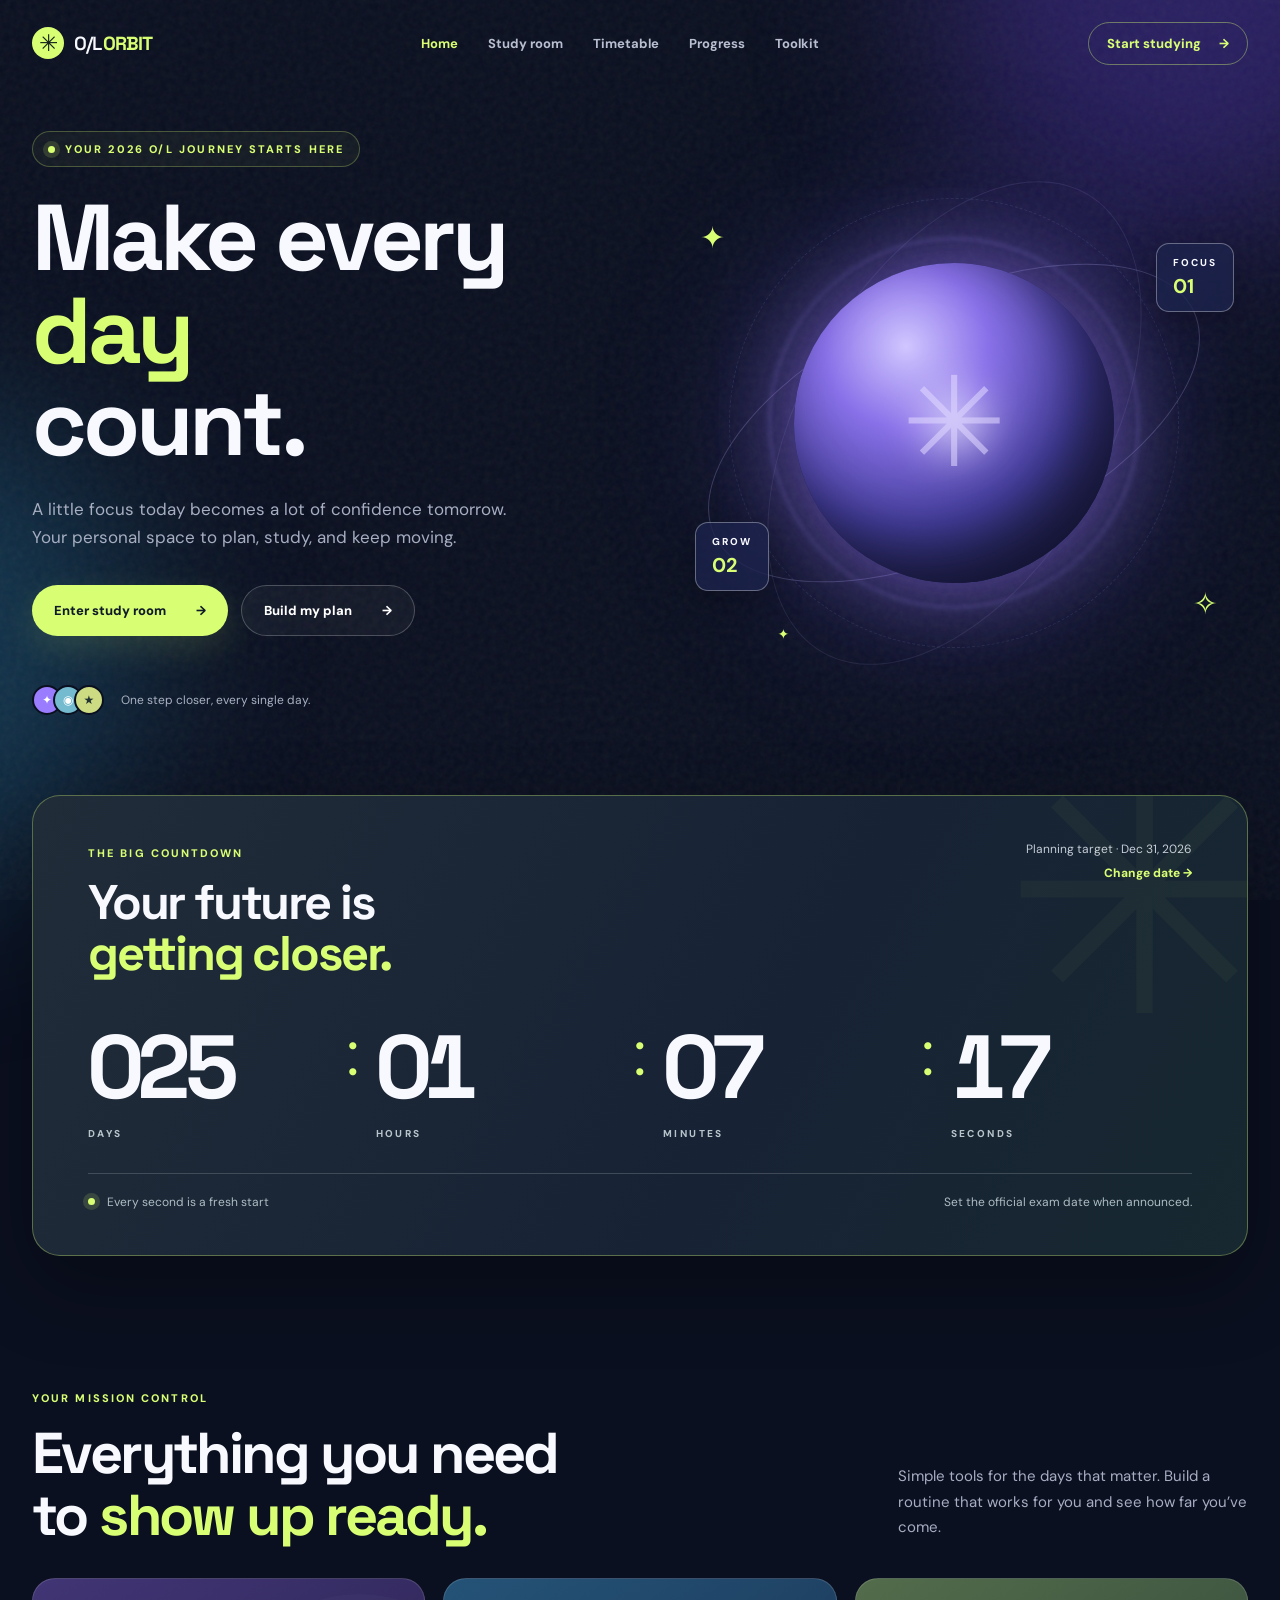
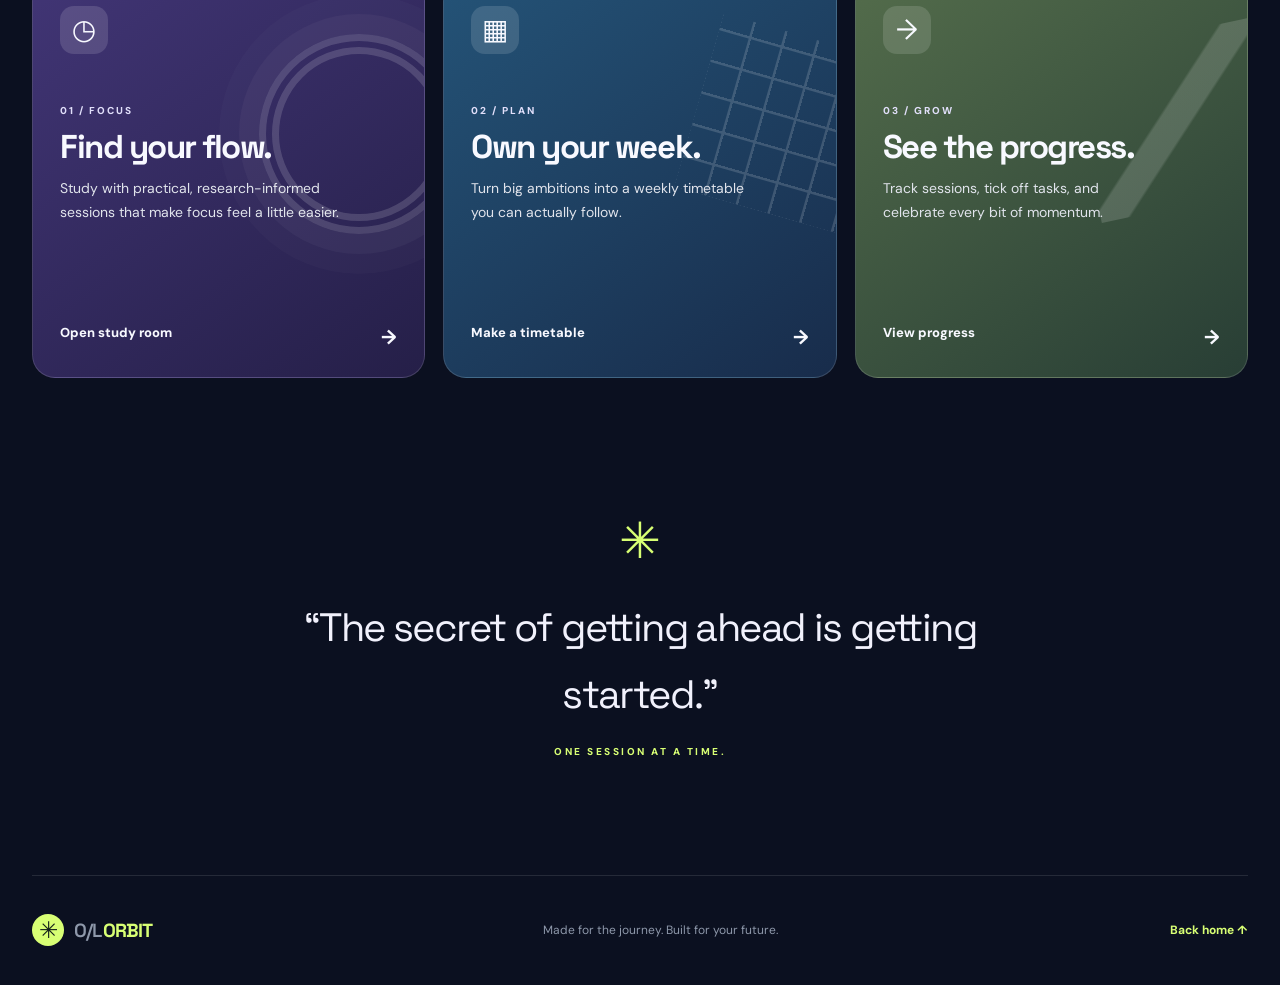
==== index.html @ b2a18d15 "Build O/L Orbit study website" ====
<!doctype html><html lang="en"><head><meta charset="utf-8"><meta name="viewport" content="width=device-width, initial-scale=1"><meta name="theme-color" content="#0b1020"><title>O/L Orbit — Make every day count</title><link rel="stylesheet" href="styles.css"><script src="app.js" defer></script></head><body data-page="home"><div id="app"></div></body></html>
---- styles.css ----
@import url('https://fonts.googleapis.com/css2?family=DM+Sans:wght@400;500;600;700;800&family=Space+Grotesk:wght@400;500;600;700&display=swap');
:root{--bg:#0b1020;--panel:#151c30;--line:#ffffff1c;--text:#f8f9ff;--muted:#a7aec2;--lime:#d8ff74;--purple:#a694ff;--blue:#80c7ff;--heading:'Space Grotesk',system-ui,sans-serif;--body:'DM Sans',system-ui,sans-serif}
*{box-sizing:border-box}html{scroll-behavior:smooth}body{margin:0;background:var(--bg);color:var(--text);font-family:var(--body);overflow-x:hidden}button,input,select{font:inherit}button{cursor:pointer}a{color:inherit;text-decoration:none}h1,h2,h3,p{margin-top:0}h1,h2,h3{font-family:var(--heading);letter-spacing:-.045em}p{line-height:1.7;color:var(--muted)}em{font-style:normal;color:var(--lime)}::selection{background:var(--lime);color:var(--bg)}:focus-visible{outline:2px solid var(--lime);outline-offset:4px}.shell{width:min(1220px,calc(100% - 64px));margin-inline:auto}.ambient{position:fixed;z-index:-2;filter:blur(90px);pointer-events:none;border-radius:50%;opacity:.5}.ambient-one{width:520px;height:520px;background:#4930a2;top:-280px;right:-170px;animation:ambientMove 18s ease-in-out infinite alternate}.ambient-two{width:480px;height:480px;background:#1b5b7b;left:-340px;top:45%;animation:ambientMove 22s ease-in-out infinite alternate-reverse}.noise{position:fixed;z-index:-1;inset:0;pointer-events:none;opacity:.055;background-image:url("data:image/svg+xml,%3Csvg viewBox='0 0 180 180' xmlns='http://www.w3.org/2000/svg'%3E%3Cfilter id='n'%3E%3CfeTurbulence type='fractalNoise' baseFrequency='.8' numOctaves='3' stitchTiles='stitch'/%3E%3C/filter%3E%3Crect width='100%25' height='100%25' filter='url(%23n)'/%3E%3C/svg%3E")}
.site-header{height:86px;display:flex;align-items:center;gap:35px;width:min(1370px,calc(100% - 64px));margin:auto;position:relative;z-index:20}.brand{font-family:var(--heading);font-size:19px;font-weight:600;letter-spacing:-.06em;white-space:nowrap;display:flex;align-items:center;gap:10px}.brand b{color:var(--lime)}.brand-mark{display:grid;place-items:center;background:var(--lime);color:#14201a;width:32px;height:32px;border-radius:50%;font-size:23px;line-height:1;animation:spinSlow 20s linear infinite}.desktop-nav{display:flex;align-items:center;gap:30px;margin:auto}.desktop-nav a,.mobile-nav a{font-size:13px;font-weight:700;color:#b9bfd0;transition:color .2s}.desktop-nav a:hover,.desktop-nav a.active,.mobile-nav a.active{color:var(--lime)}.header-cta{border:1px solid #d8ff7466;border-radius:100px;padding:12px 18px;font-size:13px;font-weight:800;color:var(--lime);white-space:nowrap;transition:background .25s,transform .25s}.header-cta:hover{background:#d8ff7419;transform:translateY(-2px)}.header-cta span{margin-left:15px}.menu-toggle,.mobile-nav{display:none}
.hero{min-height:660px;display:grid;grid-template-columns:1fr 1fr;align-items:center;gap:40px;padding-block:45px 70px}.hero-copy{position:relative;z-index:2}.eyebrow,.section-kicker{font-size:11px;font-weight:800;letter-spacing:.19em;color:var(--lime)}.eyebrow{display:inline-flex;align-items:center;gap:10px;border:1px solid #d8ff7444;background:#d8ff740b;padding:10px 15px;border-radius:100px}.pulse-dot,.live-dot{display:inline-block;width:7px;height:7px;background:var(--lime);border-radius:50%;box-shadow:0 0 0 5px #d8ff7424;animation:pulse 2s ease-in-out infinite}.hero h1{font-size:clamp(68px,7.3vw,118px);line-height:.99;margin:25px 0}.hero-copy>p{font-size:17px;max-width:510px}.hero-actions{display:flex;gap:13px;flex-wrap:wrap;margin-top:33px}.button{display:inline-flex;justify-content:center;align-items:center;gap:30px;border:0;border-radius:100px;padding:16px 22px;font-size:13px;font-weight:800;transition:transform .25s,box-shadow .25s,background .25s;white-space:nowrap}.button:hover{transform:translateY(-3px)}.button-primary{background:var(--lime);color:#101927;box-shadow:0 12px 35px #d8ff7422}.button-primary:hover{box-shadow:0 15px 44px #d8ff7455}.button-ghost{border:1px solid #ffffff3a;color:#fff;background:#ffffff0a}.button-ghost:hover{background:#ffffff18}.button.small{padding:11px 16px;gap:8px}.hero-note{margin-top:49px;display:flex;align-items:center;gap:17px;color:#a9b2c3;font-size:12px}.avatar-stack{display:flex;padding-left:9px}.avatar-stack i{font-style:normal;width:30px;height:30px;display:grid;place-items:center;margin-left:-9px;border:2px solid var(--bg);border-radius:50%;background:#9a7dff;color:#fff}.avatar-stack i:nth-child(2){background:#74bbcf}.avatar-stack i:nth-child(3){background:#cddc82;color:#233}
.hero-visual{height:560px;position:relative;display:grid;place-items:center;isolation:isolate}.hero-visual:before{content:'';position:absolute;width:380px;height:380px;border-radius:50%;background:#8671fd;filter:blur(100px);opacity:.18}.orbit{position:absolute;border:1px solid #c2b8ff3e;border-radius:50%;transform:rotate(-25deg);animation:orbitFloat 12s ease-in-out infinite alternate}.orbit-a{width:530px;height:250px}.orbit-b{width:450px;height:450px;border-style:dashed;opacity:.45;animation-duration:16s}.orbit-c{width:305px;height:530px;transform:rotate(30deg);opacity:.45;animation-duration:19s}.planet{width:320px;height:320px;border-radius:50%;background:radial-gradient(circle at 35% 26%,#d1c6ff 0,#8971e9 26%,#433d99 57%,#161c40 82%);box-shadow:inset -28px -30px 55px #12102caa,0 0 80px #9e7bfa80,0 0 160px #6e57e855;position:relative;display:grid;place-items:center;animation:float 6s ease-in-out infinite}.planet:after{content:'';position:absolute;inset:-25px;border:1px solid #a694ff88;border-radius:50%;filter:blur(2px)}.planet span{font-size:125px;color:#e0d8ff8f;text-shadow:0 0 36px white;animation:spinSlow 24s linear infinite}.orbit-label{position:absolute;padding:12px 16px;border:1px solid #ffffff55;background:#1c234bcc;backdrop-filter:blur(15px);border-radius:13px;font-size:10px;letter-spacing:.2em;font-weight:800;box-shadow:0 10px 35px #0004;animation:float 5s ease-in-out infinite}.orbit-label b{display:block;color:var(--lime);font-size:20px;letter-spacing:0;margin-top:4px}.label-a{top:100px;right:14px}.label-b{bottom:112px;left:35px;animation-delay:-2s}.spark{position:absolute;color:var(--lime);font-size:30px;animation:twinkle 3s ease-in-out infinite}.spark-a{left:40px;top:75px}.spark-b{right:30px;bottom:80px;animation-delay:1s}.spark-c{left:20%;bottom:60px;font-size:14px;animation-delay:2s}
.countdown-wrap{margin-top:10px}.countdown-card{position:relative;overflow:hidden;border:1px solid #d8ff7455;border-radius:28px;background:linear-gradient(120deg,#202c38,#172335 60%,#172830);box-shadow:0 30px 80px #0005;padding:45px 55px}.countdown-card:after{content:'✳';position:absolute;font-size:340px;color:#d8ff7409;right:-40px;top:-120px;pointer-events:none}.countdown-heading,.countdown-footer,.panel-head{display:flex;align-items:flex-start;justify-content:space-between;gap:25px}.countdown-heading h2{font-size:clamp(32px,3.8vw,56px);line-height:1.05;margin:15px 0 0}.target-control{text-align:right;display:flex;flex-direction:column;gap:8px;align-items:flex-end;font-size:12px;color:#c5cdd7}.text-button{padding:0;background:none;border:0;color:var(--lime);font-weight:800;font-size:12px}.text-button:hover{text-decoration:underline}.countdown-grid{display:flex;align-items:start;gap:17px;margin:46px 0 33px;position:relative;z-index:1}.time-unit{min-width:0;flex:1}.time-unit strong{display:block;font-family:var(--heading);font-size:clamp(47px,7vw,104px);line-height:.95;letter-spacing:-.09em;font-weight:700;font-variant-numeric:tabular-nums}.time-unit span{display:block;margin-top:16px;color:#b8c4ca;font-size:10px;font-weight:800;letter-spacing:.24em}.time-divider{color:var(--lime);font-size:clamp(36px,5vw,75px);line-height:.9;animation:blink 1s step-end infinite}.countdown-footer{border-top:1px solid #ffffff2b;padding-top:20px;color:#aebdc4;font-size:12px}.countdown-footer>span:first-child{display:flex;align-items:center;gap:12px}
.feature-section,.methods-section,.toolkit-section{padding-block:130px 65px}.section-top{display:flex;align-items:end;justify-content:space-between;gap:30px;margin-bottom:32px}.section-top h2{font-size:clamp(38px,4.5vw,65px);line-height:1.08;margin:15px 0 0}.section-top>p{max-width:350px;font-size:15px;margin:0 0 5px}.feature-grid{display:grid;grid-template-columns:repeat(3,1fr);gap:18px}.feature-card{min-height:400px;border-radius:23px;padding:27px;position:relative;overflow:hidden;display:flex;flex-direction:column;align-items:flex-start;border:1px solid #ffffff24;transition:transform .3s,border-color .3s,box-shadow .3s}.feature-card:hover{transform:translateY(-8px);border-color:#ffffff80;box-shadow:0 25px 60px #0004}.card-purple{background:linear-gradient(145deg,#413575,#251f48)}.card-blue{background:linear-gradient(145deg,#245377,#182c4b)}.card-lime{background:linear-gradient(145deg,#536c4b,#283e35)}.feature-icon{width:48px;height:48px;display:grid;place-items:center;border-radius:14px;background:#ffffff22;font-size:28px}.feature-index{font-size:10px;letter-spacing:.2em;font-weight:800;color:#e1dffa;margin-top:50px}.feature-card h3{font-size:33px;line-height:1.1;margin:12px 0}.feature-card p{color:#e1e4ec;font-size:14px;max-width:280px;margin-bottom:20px}.feature-link{font-size:13px;font-weight:800;margin-top:auto;display:flex;justify-content:space-between;width:100%;position:relative;z-index:1}.feature-link b{font-size:20px}.card-art{position:absolute;pointer-events:none;right:-35px;top:55px;opacity:.15}.art-rings{width:200px;height:200px;border:20px double white;border-radius:50%;box-shadow:0 0 0 20px #fff4,0 0 0 40px #fff2}.art-grid{width:175px;height:180px;background:repeating-linear-gradient(0deg,transparent 0 30px,#fff 31px 33px),repeating-linear-gradient(90deg,transparent 0 30px,#fff 31px 33px);transform:rotate(16deg)}.art-steps{width:200px;height:170px;background:linear-gradient(135deg,transparent 42%,#fff 43% 53%,transparent 54%);transform:rotate(-12deg)}.quote-section{text-align:center;padding:65px 20px 115px}.quote-star{display:block;color:var(--lime);font-size:50px;animation:spinSlow 20s linear infinite}.quote-section p{color:#f1f1fc;font-family:var(--heading);font-size:clamp(25px,3.1vw,42px);letter-spacing:-.04em;margin:20px auto 10px;max-width:790px}.quote-section>span:last-child{font-size:10px;font-weight:800;letter-spacing:.25em;color:var(--lime)}.site-footer{min-height:110px;border-top:1px solid var(--line);display:flex;align-items:center;justify-content:space-between;gap:25px;color:#8e98aa;font-size:12px}.site-footer>a:last-child{color:var(--lime);font-weight:700}
.inner-main{padding-block:70px 120px;min-height:calc(100vh - 196px)}.page-heading{display:flex;justify-content:space-between;align-items:center;margin-bottom:50px}.page-heading h1{font-size:clamp(52px,6vw,85px);line-height:1.06;margin:15px 0}.page-heading p{font-size:16px;margin:0}.heading-symbol{font-family:var(--heading);font-size:135px;color:#d8ff7429;line-height:1;animation:float 5s ease-in-out infinite}.panel{border:1px solid var(--line);background:#ffffff0b;border-radius:23px;padding:29px}.panel h2{font-size:28px;margin:12px 0}.panel p{font-size:14px}.panel label,.dialog label{display:block;color:#dbe0eb;font-size:12px;font-weight:700;margin:18px 0 8px}.panel input:not([type=checkbox]),.panel select,.dialog input,.dialog select{width:100%;padding:13px 15px;border-radius:11px;background:#0d1428;color:#fff;border:1px solid #ffffff2c;outline:none}.panel input:focus,.panel select:focus,.dialog input:focus,.dialog select:focus{border-color:var(--lime)}.panel select,.dialog select{appearance:auto}.field-note,.chart-note{display:block;color:#8f9aaf;font-size:11px;margin-top:12px}.inline-link{color:var(--lime);font-size:13px;font-weight:800}.inline-link:hover{text-decoration:underline}.tip-panel{background:linear-gradient(135deg,#332961,#1d2742)}.tip-panel p{color:#d1d5e3}
.study-layout{display:grid;grid-template-columns:minmax(0,1.3fr) minmax(300px,.8fr);gap:20px}.timer-card{background:radial-gradient(circle at 50% 55%,#41357c 0,#221e48 42%,#191c36 80%);border:1px solid #a694ff66;border-radius:25px;min-height:630px;padding:30px;display:flex;flex-direction:column;align-items:center}.timer-top{width:100%;display:flex;justify-content:space-between;color:#bbc0da;font-size:10px;font-weight:800;letter-spacing:.15em}.timer-top>span:first-child{display:flex;align-items:center;gap:12px}.mode-tabs{display:flex;background:#0a112755;border:1px solid #ffffff2b;padding:5px;border-radius:100px;margin:40px 0 10px;gap:2px}.mode{border:0;border-radius:100px;padding:10px 18px;background:transparent;color:#c9c9dc;font-size:12px;font-weight:800}.mode small{display:block;font-size:10px;font-weight:500;opacity:.7;margin-top:2px}.mode.active{background:var(--lime);color:#152020}.timer-face{width:310px;max-width:100%;aspect-ratio:1;position:relative;display:grid;place-items:center;margin:auto}.timer-face svg{width:100%;height:100%;transform:rotate(-90deg)}.timer-face circle{fill:none;stroke-width:4}.timer-track{stroke:#ffffff1c}.timer-progress{stroke:var(--lime);stroke-linecap:round;stroke-dasharray:660;stroke-dashoffset:0;filter:drop-shadow(0 0 7px #d8ff74aa);transition:stroke-dashoffset .35s linear}.timer-center{position:absolute;display:flex;flex-direction:column;align-items:center;gap:6px}.timer-center span{font-size:10px;letter-spacing:.25em;font-weight:800;color:#c5badf}.timer-center strong{font-family:var(--heading);font-size:70px;font-variant-numeric:tabular-nums;letter-spacing:-.08em}.timer-center small{color:#c1c5dc}.timer-controls{display:flex;align-items:center;gap:12px}.icon-button{border:1px solid #ffffff4a;background:#ffffff0c;color:#fff;border-radius:50%;height:50px;width:50px;font-size:24px}.icon-button:hover{background:#ffffff24}.timer-footnote{text-align:center;font-size:11px;max-width:320px;margin:22px 0 0}.study-side{display:grid;grid-template-rows:1fr 1fr;gap:20px}.methods-section{padding-bottom:0}.method-grid{display:grid;grid-template-columns:repeat(3,1fr);gap:18px}.method-card{padding:26px;border-radius:20px;background:#ffffff0b;border:1px solid var(--line)}.method-card>span{color:var(--lime);font-weight:800;font-size:12px}.method-card h3{font-size:24px;margin:30px 0 10px}.method-card p{font-size:13px;margin:0}
.timetable-layout{display:grid;grid-template-columns:minmax(0,1fr) 280px;gap:20px}.schedule-panel{padding:30px}.panel-head{align-items:center;margin-bottom:28px}.panel-head h2{margin-bottom:0}.week-grid{display:grid;grid-template-columns:repeat(7,minmax(115px,1fr));gap:8px;overflow-x:auto;padding-bottom:10px}.day-column{min-width:115px;background:#ffffff08;border:1px solid #ffffff13;border-radius:14px;min-height:290px}.day-heading{display:flex;flex-direction:column;padding:16px 12px;border-bottom:1px solid #ffffff1a}.day-heading strong{font-size:11px;letter-spacing:.1em}.day-heading span{font-size:10px;color:#909bb3;margin-top:4px}.day-content{padding:9px;display:grid;align-content:start;gap:8px}.empty-day{font-size:11px;color:#76839d;padding:9px 2px}.study-block{background:#6054a866;border:1px solid #a694ff85;border-radius:10px;padding:10px 8px;overflow:hidden}.study-block:nth-child(3n+2){background:#315b7866;border-color:#80c7ff85}.study-block:nth-child(3n){background:#50694866;border-color:#d8ff7485}.study-block>span{display:block;color:#d6d3ee;font-size:9px;white-space:nowrap}.study-block strong{display:block;font-size:12px;margin:7px 0;overflow-wrap:anywhere}.block-actions{display:flex;gap:7px}.block-actions button{border:0;padding:0;background:none;color:#d8ff74;font-size:10px;text-decoration:underline}.schedule-help{border-top:1px solid var(--line);padding-top:20px;margin-top:15px;font-size:12px;color:#a8b1c5}.schedule-help span{color:var(--lime);margin-right:6px}.schedule-side{display:flex;flex-direction:column;gap:20px}.mini-stat{border-top:1px solid var(--line);padding-top:16px;margin-top:17px;display:flex;align-items:baseline;gap:10px}.mini-stat strong{font-family:var(--heading);font-size:34px;color:var(--lime)}.mini-stat span{font-size:12px;color:var(--muted)}
.stats-grid{display:grid;grid-template-columns:repeat(4,1fr);gap:15px;margin-bottom:20px}.stat-card{padding:26px;border:1px solid var(--line);border-radius:20px;background:#ffffff0d;display:flex;flex-direction:column}.stat-card>span{font-size:10px;font-weight:800;color:var(--lime);letter-spacing:.13em}.stat-card strong{font-family:var(--heading);font-size:39px;line-height:1.2;margin:15px 0 5px;letter-spacing:-.06em}.stat-card small{color:#9ba6bb}.progress-layout{display:grid;grid-template-columns:1fr 1fr;gap:20px}.muted{font-size:11px;color:#9ca8bc}.chart{height:245px;display:grid;grid-template-columns:repeat(7,1fr);gap:12px;align-items:end}.bar-column{height:100%;display:flex;flex-direction:column;align-items:center;gap:8px;color:#a7b2c9;font-size:11px}.bar-value{height:16px;color:var(--lime);font-size:10px}.bar-track{width:100%;flex:1;display:flex;align-items:flex-end;background:#ffffff07;border-radius:8px;overflow:hidden}.bar-fill{background:linear-gradient(0deg,#7e64e8,var(--lime));width:100%;border-radius:8px 8px 0 0;min-height:3px;animation:barGrow .7s ease-out both;transform-origin:bottom}.chart-note{margin-top:18px}.task-form{display:flex;gap:8px}.task-form input{flex:1;min-width:0}.task-list{list-style:none;padding:0;margin:20px 0 0;max-height:260px;overflow:auto}.task-item{border-bottom:1px solid var(--line);padding:11px 0;display:flex;align-items:center;justify-content:space-between;gap:10px}.task-item label{display:flex;align-items:center;gap:10px;margin:0;min-width:0;cursor:pointer}.task-item input{accent-color:var(--lime);width:17px;height:17px}.task-item span{overflow-wrap:anywhere}.task-item.done span{text-decoration:line-through;color:#8490a4}.task-item button{border:0;background:none;color:#9da8ba;font-size:22px}.empty-state{color:#8995aa;font-size:13px;padding:20px 0}.recent-panel{margin-top:20px}.recent-item{border-top:1px solid var(--line);display:flex;align-items:center;gap:15px;padding:16px 0}.recent-icon{display:grid;place-items:center;background:#d8ff7422;color:var(--lime);border-radius:12px;width:39px;height:39px}.recent-item div{display:flex;flex-direction:column;gap:4px;flex:1}.recent-item small{color:#8e9ab0}.recent-item b{font-size:12px;color:var(--lime)}
.toolkit-hero{border:1px solid #b3a5ff55;border-radius:28px;background:linear-gradient(115deg,#32285f,#1a2d49);padding:50px;display:grid;grid-template-columns:1fr 1fr;gap:30px;align-items:center;overflow:hidden}.toolkit-hero h2{font-size:clamp(40px,4.5vw,62px);line-height:1.1;margin:15px 0}.toolkit-hero p{max-width:480px}.toolkit-hero .button{margin-top:10px}.loop-art{height:300px;display:grid;grid-template-columns:1fr 1fr;gap:12px;transform:rotate(-9deg)}.loop-art span{border:1px solid #ffffff4b;border-radius:21px;background:#ffffff19;display:flex;flex-direction:column;justify-content:space-between;padding:22px;font-family:var(--heading);font-size:45px;box-shadow:0 12px 28px #0003;transition:transform .3s}.loop-art span:hover{transform:translateY(-8px)}.loop-art span:nth-child(2){background:#d8ff74;color:#192719}.loop-art span:nth-child(3){background:#9b88fb;color:#161d36}.loop-art small{font-family:var(--body);font-size:11px;letter-spacing:.15em;font-weight:800}.toolkit-section{padding-bottom:0}.tool-grid{display:grid;grid-template-columns:repeat(2,1fr);gap:18px}.tool-card{background:#ffffff0b;border:1px solid var(--line);border-radius:22px;padding:30px}.tool-number{font-size:10px;letter-spacing:.18em;color:var(--lime);font-weight:800}.tool-card h3{font-size:30px;margin:20px 0 10px}.tool-card p{font-size:14px}.tool-prompt{border-top:1px solid var(--line);padding-top:17px;font-size:11px;color:#cbd7ba;font-weight:800;letter-spacing:.04em}.wellbeing-section{margin-top:100px;padding:40px;border:1px solid #d8ff7444;background:#d8ff740b;border-radius:25px}.wellbeing-section h2{font-size:45px;margin:14px 0 35px}.wellbeing-grid{display:grid;grid-template-columns:repeat(3,1fr);gap:25px}.wellbeing-grid>div{padding:20px;border:1px solid #ffffff1f;border-radius:18px;background:#ffffff09}.wellbeing-grid span{font-size:25px;color:var(--lime)}.wellbeing-grid h3{font-size:20px;margin:18px 0 8px}.wellbeing-grid p{font-size:13px;margin:0}
.dialog{width:min(440px,calc(100% - 30px));border:1px solid #bbaeff99;border-radius:23px;background:#1a2038;color:var(--text);padding:30px;box-shadow:0 30px 100px #000b}.dialog::backdrop{background:#060a17c9;backdrop-filter:blur(8px)}.dialog form{position:relative}.dialog h2{font-size:32px;margin:13px 0}.dialog p{font-size:14px}.dialog .button{width:100%;margin-top:25px}.dialog-close{position:absolute;right:-4px;top:-9px;border:0;background:none;color:#fff;font-size:29px}.form-row{display:grid;grid-template-columns:1fr 1fr;gap:12px}.toast{position:fixed;z-index:100;bottom:25px;left:50%;transform:translate(-50%,30px);opacity:0;pointer-events:none;background:var(--lime);color:#172018;border-radius:100px;padding:13px 22px;font-size:13px;font-weight:800;box-shadow:0 15px 35px #0008;transition:opacity .25s,transform .25s}.toast.show{opacity:1;transform:translate(-50%,0)}.sr-only{position:absolute!important;width:1px;height:1px;padding:0;margin:-1px;overflow:hidden;clip:rect(0,0,0,0);white-space:nowrap;border:0}.reveal{opacity:0;transform:translateY(22px);transition:opacity .7s ease,transform .7s ease}.reveal.visible{opacity:1;transform:translateY(0)}
@keyframes float{50%{transform:translateY(-15px)}}@keyframes orbitFloat{50%{transform:rotate(-16deg) translateY(8px)}}@keyframes spinSlow{to{transform:rotate(360deg)}}@keyframes twinkle{50%{opacity:.3;transform:scale(.6)}}@keyframes pulse{50%{box-shadow:0 0 0 9px #d8ff7408}}@keyframes blink{50%{opacity:.25}}@keyframes ambientMove{to{transform:translate(120px,80px)}}@keyframes barGrow{from{transform:scaleY(0)}to{transform:scaleY(1)}}
@media(max-width:1080px){.desktop-nav{gap:14px}.desktop-nav a{font-size:12px}.header-cta{display:none}.hero-visual{transform:scale(.85)}.timetable-layout{grid-template-columns:1fr}.schedule-side{display:grid;grid-template-columns:1fr 1fr}.week-grid{grid-template-columns:repeat(7,minmax(120px,1fr))}}
@media(max-width:760px){.shell,.site-header{width:min(100% - 36px,600px)}.site-header{height:70px}.desktop-nav{display:none}.menu-toggle{display:grid;place-items:center;margin-left:auto;width:42px;height:42px;background:#ffffff12;border:1px solid var(--line);border-radius:11px;color:#fff;font-size:22px}.mobile-nav{display:none;position:absolute;z-index:30;left:18px;right:18px;top:68px;border:1px solid #ffffff3a;border-radius:16px;padding:12px;background:#1d2540;box-shadow:0 15px 30px #0008;flex-direction:column}.menu-open .mobile-nav{display:flex}.mobile-nav a{padding:11px 13px;border-radius:8px}.mobile-nav a.active{background:#d8ff7418}.hero{display:flex;flex-direction:column;align-items:stretch;gap:0;min-height:0;padding:62px 0 25px}.hero h1{font-size:clamp(62px,14vw,88px)}.hero-visual{height:350px;transform:scale(.65);margin:-25px 0 -50px}.hero-visual .orbit-a{width:440px}.hero-note{margin-top:28px}.countdown-card{padding:28px 22px;border-radius:20px}.countdown-heading{flex-direction:column;gap:18px}.target-control{text-align:left;align-items:flex-start}.countdown-grid{gap:6px;margin:37px 0 28px}.time-unit strong{font-size:clamp(38px,10vw,68px)}.time-unit span{font-size:8px;letter-spacing:.1em;margin-top:9px}.time-divider{font-size:36px}.countdown-footer{flex-direction:column;gap:8px}.feature-section,.methods-section,.toolkit-section{padding-block:85px 20px}.section-top{flex-direction:column;align-items:flex-start;gap:12px}.section-top h2{font-size:42px}.feature-grid,.method-grid{grid-template-columns:1fr}.feature-card{min-height:310px}.feature-index{margin-top:35px}.quote-section{padding-bottom:70px}.site-footer{flex-wrap:wrap;padding-block:25px;min-height:0}.site-footer>span{order:3;flex-basis:100%}.inner-main{padding-block:50px 85px}.page-heading h1{font-size:53px}.page-heading{margin-bottom:35px}.heading-symbol{display:none}.study-layout,.progress-layout,.toolkit-hero,.tool-grid{grid-template-columns:1fr}.study-side{grid-template-rows:auto}.timer-card{min-height:570px;padding:23px}.timer-face{width:270px}.stats-grid{grid-template-columns:repeat(2,1fr)}.stat-card{padding:19px}.stat-card strong{font-size:31px}.schedule-side{grid-template-columns:1fr}.schedule-panel{padding:18px}.panel-head{align-items:flex-start}.panel-head .button{font-size:11px}.toolkit-hero{padding:30px}.loop-art{height:220px;transform:rotate(-4deg)}.loop-art span{font-size:30px;padding:15px}.wellbeing-section{padding:25px;margin-top:60px}.wellbeing-section h2{font-size:36px}.wellbeing-grid{grid-template-columns:1fr;gap:12px}}
@media(max-width:430px){.hero-actions{flex-direction:column;align-items:stretch}.hero-visual{transform:scale(.54);margin:-38px 0 -75px}.eyebrow{font-size:9px}.timer-top{font-size:9px}.mode{padding:9px 10px}.timer-center strong{font-size:60px}.stats-grid{gap:8px}.stat-card strong{font-size:27px}.countdown-card{padding:24px 16px}.time-unit strong{font-size:36px}.countdown-grid{gap:3px}.time-divider{font-size:30px}}
@media(prefers-reduced-motion:reduce){*,*:before,*:after{animation-duration:.01ms!important;animation-iteration-count:1!important;scroll-behavior:auto!important;transition-duration:.01ms!important}.reveal{opacity:1;transform:none}}
.reveal{opacity:1;transform:none}.reveal.visible{animation:revealIn .7s ease both}@keyframes revealIn{from{opacity:.2;transform:translateY(22px)}to{opacity:1;transform:translateY(0)}}
@media(max-width:760px){.hero{overflow:hidden}}
.schedule-panel{min-width:0}.week-grid{max-width:100%}
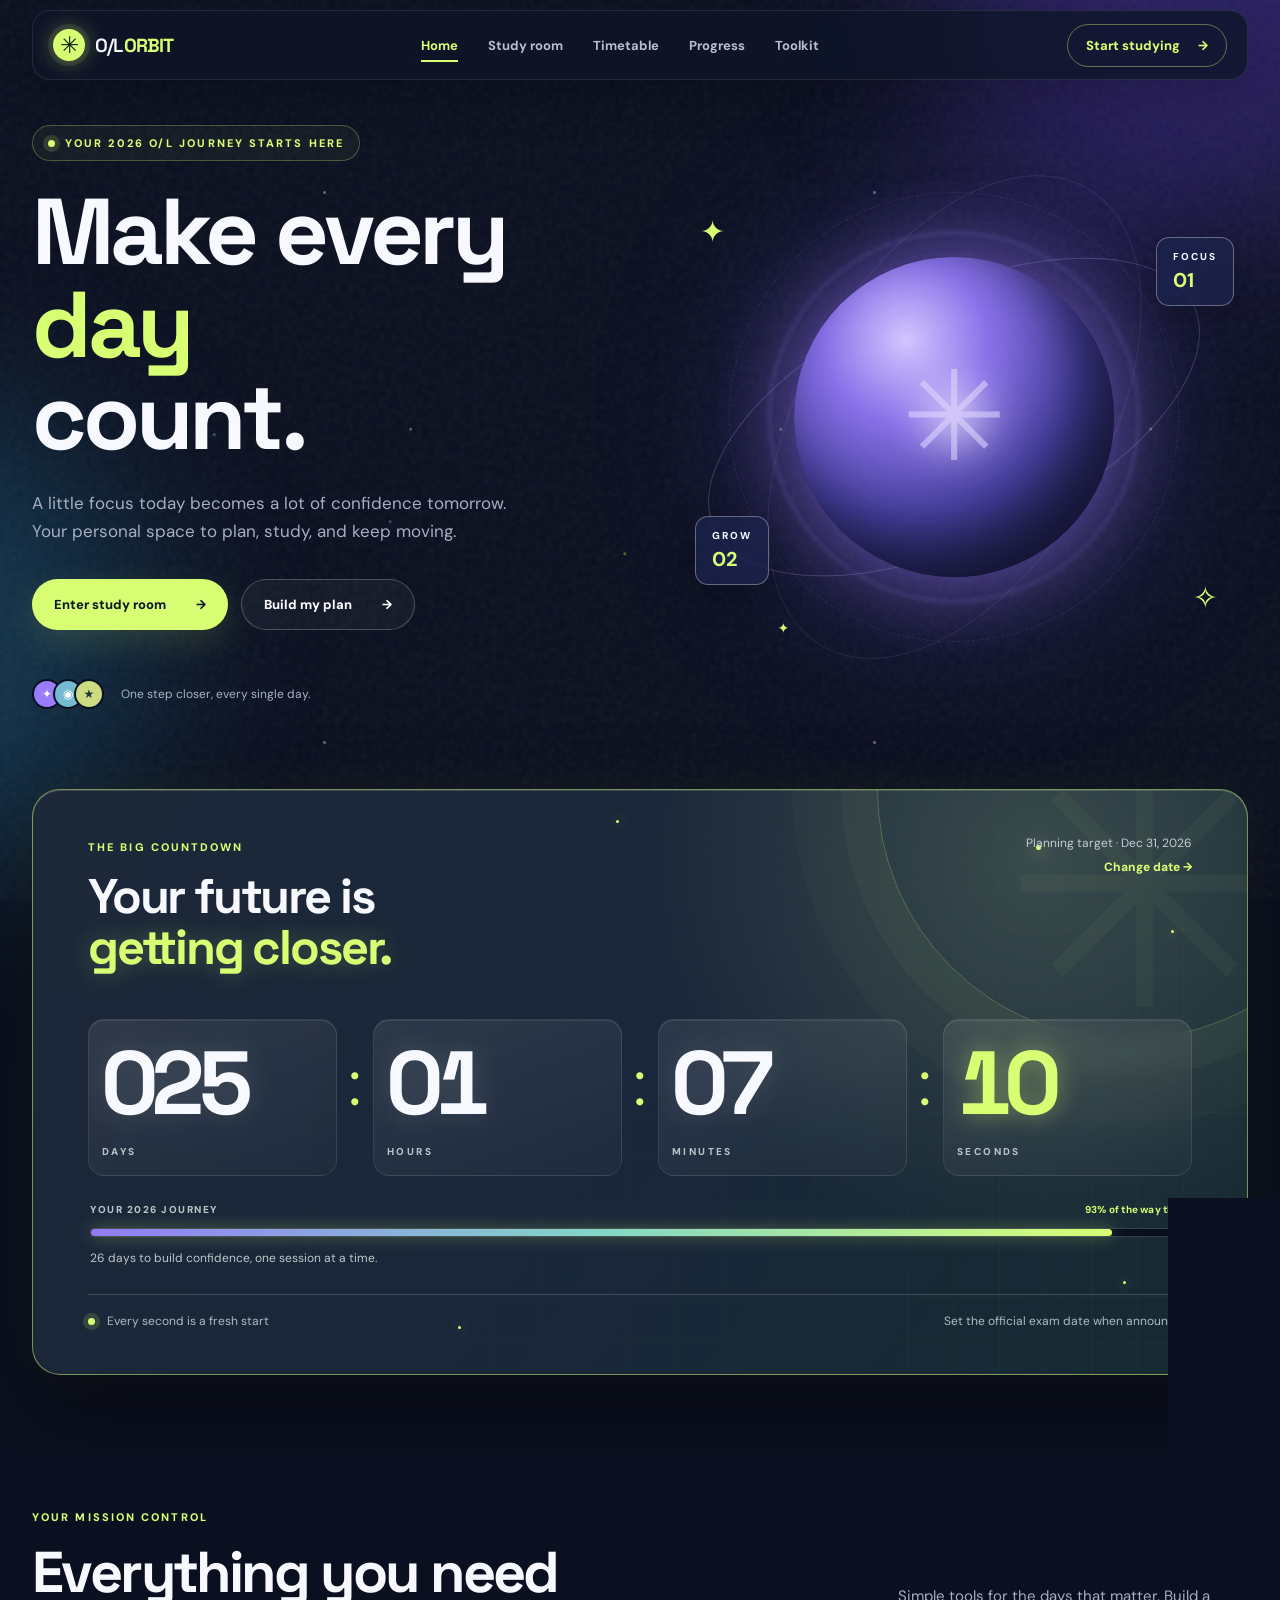
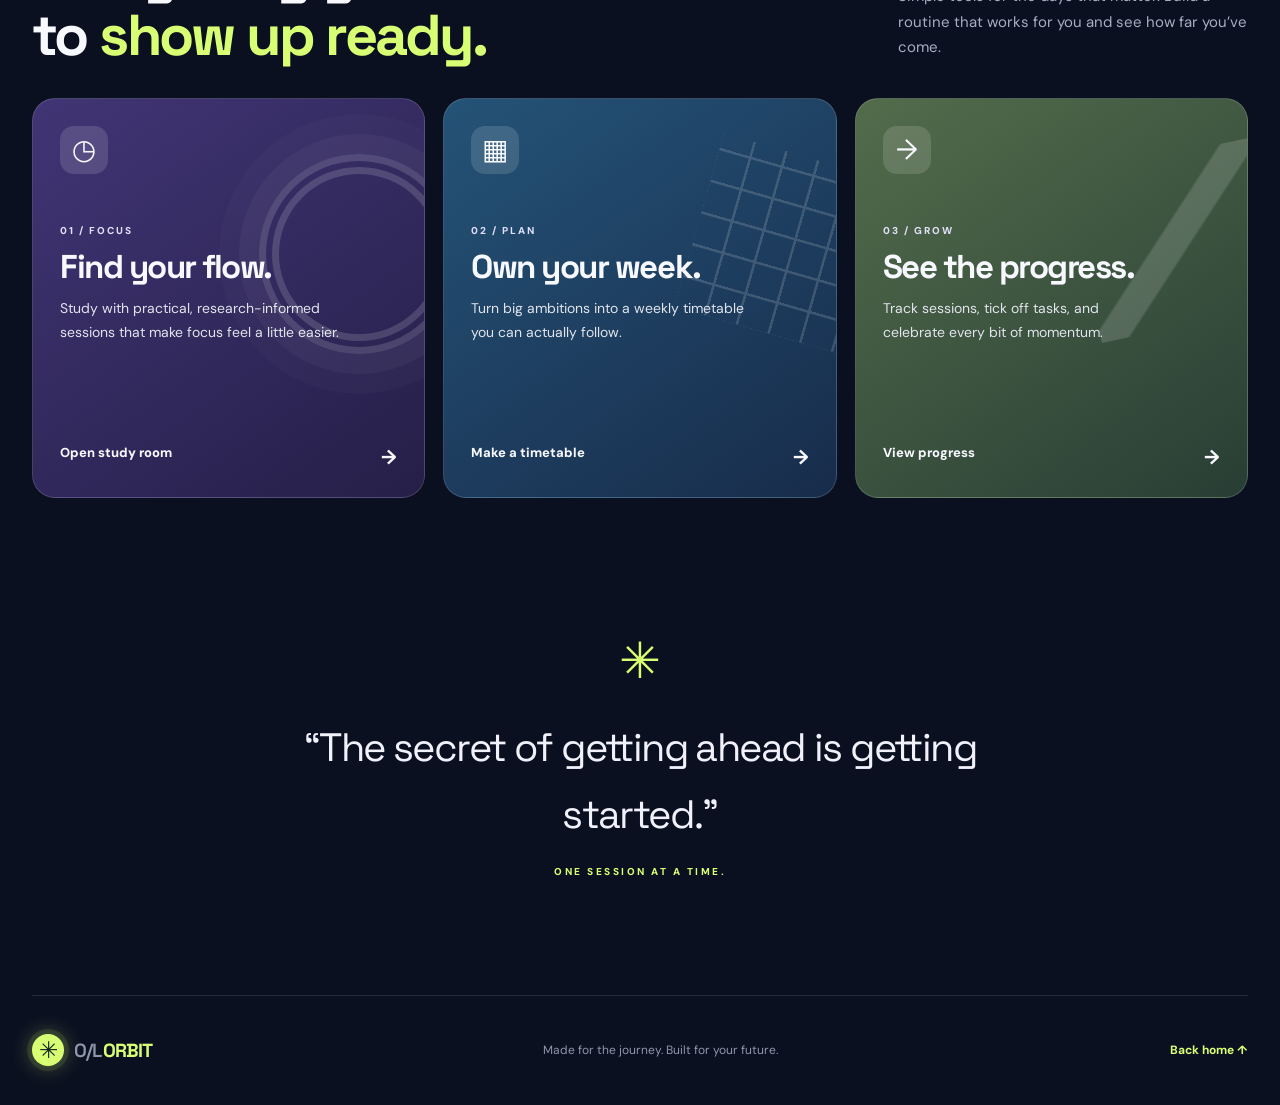
==== commit e1bce286: "Enhance countdown and study timer animations" ====
--- a/index.html
+++ b/index.html
@@ -1 +1 @@
-<!doctype html><html lang="en"><head><meta charset="utf-8"><meta name="viewport" content="width=device-width, initial-scale=1"><meta name="theme-color" content="#0b1020"><title>O/L Orbit — Make every day count</title><link rel="stylesheet" href="styles.css"><script src="app.js" defer></script></head><body data-page="home"><div id="app"></div></body></html>
+<!doctype html><html lang="en"><head><meta charset="utf-8"><meta name="viewport" content="width=device-width, initial-scale=1"><meta name="theme-color" content="#0b1020"><title>O/L Orbit — Make every day count</title><link rel="stylesheet" href="styles.css"><link rel="stylesheet" href="effects.css"><script src="app.js" defer></script><script src="effects.js" defer></script></head><body data-page="home"><div id="app"></div></body></html>
--- a/effects.css
+++ b/effects.css
@@ -0,0 +1,200 @@
+/* A shared, quiet layer of motion across the whole site. */
+.sky-dust {
+  position: fixed;
+  inset: 0;
+  z-index: -1;
+  pointer-events: none;
+  opacity: .35;
+  background-image:
+    radial-gradient(circle at 11% 16%, #d8ff74 0 1px, transparent 2px),
+    radial-gradient(circle at 83% 11%, #a694ff 0 1px, transparent 2px),
+    radial-gradient(circle at 59% 35%, #ffffff 0 1px, transparent 2px),
+    radial-gradient(circle at 34% 69%, #80c7ff 0 1px, transparent 2px),
+    radial-gradient(circle at 88% 78%, #d8ff74 0 1px, transparent 2px);
+  background-size: 370px 370px, 470px 470px, 550px 550px, 630px 630px, 710px 710px;
+  animation: sky-drift 80s linear infinite alternate;
+}
+.scroll-meter { position: fixed; top: 0; left: 0; right: 0; height: 3px; z-index: 100; pointer-events: none; }
+.scroll-meter span { display: block; height: 100%; width: 100%; transform: scaleX(0); transform-origin: left; background: linear-gradient(90deg, #a694ff, #80c7ff, #d8ff74); box-shadow: 0 0 14px #d8ff74; }
+.cursor-halo { position: fixed; top: 0; left: 0; z-index: -1; width: 400px; height: 400px; border-radius: 50%; pointer-events: none; opacity: 0; background: radial-gradient(circle, #a694ff19, transparent 65%); transition: opacity .3s ease; }
+.site-header { position: sticky; top: 10px; height: 70px; padding: 0 20px; margin-top: 10px; border: 1px solid #ffffff19; border-radius: 18px; background: #0e1528c9; backdrop-filter: blur(20px); box-shadow: 0 16px 45px #0003; }
+.brand-mark { box-shadow: 0 0 0 5px #d8ff7417, 0 0 22px #d8ff7466; }
+.desktop-nav a { position: relative; padding: 10px 0; }
+.desktop-nav a::after { content: ''; position: absolute; height: 2px; bottom: 2px; left: 0; width: 100%; background: var(--lime); transform: scaleX(0); transform-origin: center; transition: transform .3s ease; }
+.desktop-nav a:hover::after, .desktop-nav a.active::after { transform: scaleX(1); }
+.button { position: relative; overflow: hidden; }
+.button::after { content: ''; position: absolute; width: 60px; height: 160%; left: -90px; top: -30%; transform: rotate(24deg); background: linear-gradient(90deg, transparent, #ffffff80, transparent); transition: left .6s ease; pointer-events: none; }
+.button:hover::after { left: calc(100% + 90px); }
+.button span, .header-cta span { display: inline-block; transition: transform .3s ease; }
+.button:hover span, .header-cta:hover span { transform: translateX(4px); }
+.page-heading { position: relative; }
+.page-heading::after { content: ''; position: absolute; bottom: -25px; left: 0; width: min(120px, 30%); height: 2px; background: linear-gradient(90deg, var(--lime), transparent); }
+.heading-symbol { text-shadow: 0 0 80px #d8ff7477; }
+.light-reactive { position: relative; overflow: hidden; }
+.light-reactive::after { content: ''; position: absolute; inset: 0; z-index: 3; border-radius: inherit; pointer-events: none; opacity: 0; background: radial-gradient(340px circle at var(--light-x, 50%) var(--light-y, 50%), #ffffff18, transparent 70%); transition: opacity .35s ease; }
+.light-reactive:hover::after { opacity: 1; }
+.method-card, .tool-card, .stat-card, .panel { transition: border-color .35s ease, transform .35s ease, box-shadow .35s ease; }
+.method-card:hover, .tool-card:hover, .stat-card:hover { border-color: #d8ff7466; transform: translateY(-5px); box-shadow: 0 18px 36px #0003; }
+.panel:hover { border-color: #ffffff38; }
+.day-column { transition: background .3s ease, transform .3s ease; }
+.day-column:hover { background: #ffffff11; transform: translateY(-3px); }
+.study-block { transition: transform .25s ease, box-shadow .25s ease; }
+.study-block:hover { transform: translateY(-2px); box-shadow: 0 8px 18px #0005; }
+.stat-card strong { background: linear-gradient(120deg, #ffffff 25%, #d8ff74); background-clip: text; -webkit-text-fill-color: transparent; }
+.toolkit-hero { position: relative; }
+.toolkit-hero::before { content: ''; position: absolute; width: 500px; height: 500px; top: -320px; right: -140px; border-radius: 50%; background: #c1a7ff55; filter: blur(75px); animation: glow-breathe 8s ease-in-out infinite alternate; pointer-events: none; }
+.toolkit-hero > * { position: relative; }
+
+/* The countdown becomes a small control room with a sense of distance travelled. */
+.countdown-card {
+  isolation: isolate;
+  border-color: #d8ff7480;
+  background: radial-gradient(circle at 83% 12%, #394b4c 0, transparent 35%), linear-gradient(125deg, #1d2839 0%, #19273a 54%, #172b32 100%);
+  box-shadow: 0 35px 90px #0007, 0 0 55px #d8ff740e, inset 0 1px #ffffff26;
+}
+.countdown-card::before { content: ''; position: absolute; inset: 0; z-index: -1; opacity: .13; background-image: linear-gradient(#d8ff7437 1px, transparent 1px), linear-gradient(90deg, #d8ff7437 1px, transparent 1px); background-size: 46px 46px; mask-image: linear-gradient(120deg, transparent 20%, black 100%); }
+.countdown-orbit { position: absolute; width: 500px; height: 500px; right: -130px; top: -250px; border: 1px solid #d8ff7440; border-radius: 50%; box-shadow: 0 0 0 36px #d8ff7408, 0 0 0 85px #d8ff7405; pointer-events: none; animation: countdown-orbit 18s ease-in-out infinite alternate; }
+.countdown-stars i { position: absolute; width: 5px; height: 5px; border-radius: 50%; background: var(--lime); box-shadow: 0 0 16px var(--lime); animation: star-pulse 3s ease-in-out infinite; }
+.countdown-stars i:nth-child(1) { top: 55px; right: 17%; }
+.countdown-stars i:nth-child(2) { top: 140px; right: 6%; width: 3px; height: 3px; animation-delay: .7s; }
+.countdown-stars i:nth-child(3) { bottom: 90px; right: 10%; width: 3px; height: 3px; animation-delay: 1.5s; }
+.countdown-stars i:nth-child(4) { bottom: 45px; left: 35%; width: 3px; height: 3px; animation-delay: 2.3s; }
+.countdown-stars i:nth-child(5) { top: 30px; left: 48%; width: 3px; height: 3px; animation-delay: 1.9s; }
+.countdown-heading, .countdown-grid, .countdown-journey, .countdown-footer { position: relative; z-index: 1; }
+.countdown-heading h2 em { text-shadow: 0 0 25px #d8ff7440; }
+.countdown-grid { gap: 12px; margin-bottom: 27px; }
+.time-unit { padding: 19px 13px 17px; border: 1px solid #ffffff17; border-radius: 16px; background: linear-gradient(160deg, #ffffff16, #ffffff05); backdrop-filter: blur(10px); box-shadow: inset 0 1px #ffffff18; transition: transform .3s ease, border-color .3s ease; }
+.time-unit:hover { transform: translateY(-5px); border-color: #d8ff7466; }
+.time-unit strong { line-height: 1; text-shadow: 0 0 30px #ffffff25; }
+.time-unit:last-child strong { color: var(--lime); text-shadow: 0 0 24px #d8ff7470; }
+.time-unit strong.digit-change { animation: digit-turn .42s cubic-bezier(.2,.7,.2,1); }
+.time-divider { align-self: center; padding-bottom: 28px; }
+.countdown-journey { margin: 0 0 26px; padding: 0 2px; }
+.journey-labels { display: flex; justify-content: space-between; gap: 12px; font-size: 10px; font-weight: 800; letter-spacing: .15em; color: #b7c7c6; }
+.journey-labels strong { color: var(--lime); letter-spacing: .02em; }
+.journey-track { height: 9px; border-radius: 100px; background: #080f1e; border: 1px solid #ffffff32; margin-top: 12px; position: relative; overflow: visible; }
+.journey-track span { display: block; height: 100%; width: 0; border-radius: inherit; background: linear-gradient(90deg, #927cf8, #83d6c7, #d8ff74); box-shadow: 0 0 16px #d8ff7460; transition: width .8s ease; }
+.journey-track i { position: absolute; right: -4px; top: 50%; transform: translateY(-50%); width: 10px; height: 10px; background: var(--lime); border-radius: 50%; box-shadow: 0 0 0 5px #d8ff741d; }
+.countdown-journey p { font-size: 12px; margin: 11px 0 0; color: #bcc8c9; }
+.countdown-footer { padding-top: 18px; }
+
+/* The timer behaves like a small animated instrument, with motion tied to state. */
+.timer-card {
+  --timer-accent: #d8ff74;
+  min-height: 790px;
+  position: relative;
+  isolation: isolate;
+  overflow: hidden;
+  background: radial-gradient(circle at 50% 42%, #45337d 0%, #29234f 31%, #1a203e 66%, #171b35 100%);
+  border-color: #b3a2ff8f;
+  box-shadow: 0 30px 80px #0006, inset 0 1px #ffffff2a;
+}
+.timer-card::before { content: ''; position: absolute; inset: 0; z-index: -1; opacity: .45; background: repeating-radial-gradient(circle at 50% 52%, transparent 0 35px, #cdbdff13 36px 37px, transparent 38px 78px); animation: timer-field 22s linear infinite; }
+.timer-card::after { content: ''; position: absolute; inset: 0; z-index: -1; border-radius: inherit; border: 1px solid transparent; background: linear-gradient(120deg, #ffffff30, transparent 35%, #d8ff7440 70%, transparent) border-box; mask: linear-gradient(#fff 0 0) padding-box, linear-gradient(#fff 0 0); mask-composite: exclude; pointer-events: none; }
+.timer-card[data-visual-mode="short"] { --timer-accent: #80c7ff; background: radial-gradient(circle at 50% 42%, #235e7b, #1d395b 35%, #171f3a 76%); }
+.timer-card[data-visual-mode="long"] { --timer-accent: #c1a9ff; background: radial-gradient(circle at 50% 42%, #5b397e, #342652 35%, #171f3a 76%); }
+.timer-card > *:not(.timer-atmosphere) { position: relative; z-index: 1; }
+.timer-atmosphere { position: absolute; inset: 0; pointer-events: none; overflow: hidden; z-index: 0; }
+.timer-atmosphere span { position: absolute; display: block; width: 5px; height: 5px; background: var(--timer-accent); border-radius: 50%; box-shadow: 0 0 18px var(--timer-accent); opacity: .65; animation: mote-float 9s ease-in-out infinite alternate; }
+.timer-atmosphere span:nth-child(1) { top: 19%; left: 12%; animation-delay: -2s; }
+.timer-atmosphere span:nth-child(2) { top: 32%; right: 11%; width: 3px; height: 3px; animation-delay: -5s; }
+.timer-atmosphere span:nth-child(3) { top: 58%; left: 9%; width: 3px; height: 3px; animation-delay: -3s; }
+.timer-atmosphere span:nth-child(4) { top: 67%; right: 15%; animation-delay: -7s; }
+.timer-atmosphere span:nth-child(5) { bottom: 19%; left: 21%; width: 2px; height: 2px; animation-delay: -4s; }
+.timer-atmosphere span:nth-child(6) { top: 12%; right: 28%; width: 2px; height: 2px; animation-delay: -8s; }
+.timer-top { align-items: center; }
+.timer-top > span:first-child { color: var(--timer-accent); }
+.timer-top > span:last-child { padding: 8px 10px; border: 1px solid #ffffff2d; border-radius: 100px; background: #ffffff0b; color: #d0d5e4; }
+.timer-intro { text-align: center; margin-top: 29px; }
+.timer-eyebrow { color: var(--timer-accent); font-size: 10px; letter-spacing: .2em; font-weight: 800; }
+.timer-intro h2 { margin: 10px 0 4px; font-size: clamp(28px, 3vw, 40px); line-height: 1.1; }
+.timer-intro h2 em { color: var(--timer-accent); }
+.timer-intro p { margin: 0; font-size: 12px; color: #bbc3dd; }
+.mode-tabs { margin: 26px 0 6px; padding: 6px; background: #0b1227a8; box-shadow: inset 0 2px 10px #0004; }
+.mode { transition: background .25s ease, color .25s ease, transform .25s ease; }
+.mode:hover:not(.active) { background: #ffffff17; color: white; }
+.mode.active { background: var(--timer-accent); box-shadow: 0 5px 22px color-mix(in srgb, var(--timer-accent), transparent 70%); }
+.timer-face { width: 340px; flex: none; margin: 20px auto 4px; filter: drop-shadow(0 0 45px #b395ff35); }
+.timer-face::before { content: ''; position: absolute; inset: 22px; border-radius: 50%; background: radial-gradient(circle at 42% 32%, #ffffff1b, #8f74ff12 42%, #080e2b99 100%); box-shadow: inset 0 0 40px #ffffff0b, 0 0 50px #a694ff45; }
+.timer-face::after { content: ''; position: absolute; inset: 52px; border-radius: 50%; border: 1px solid #ffffff14; box-shadow: 0 0 0 14px #ffffff05; pointer-events: none; }
+.timer-orbit { position: absolute; inset: -17px; border: 1px dashed #e0d2ff55; border-radius: 50%; animation: spinSlow 45s linear infinite; }
+.timer-orbit::before { content: ''; position: absolute; inset: 20px; border: 1px solid #ffffff18; border-radius: 50%; }
+.timer-orbit i { position: absolute; display: block; background: var(--timer-accent); border-radius: 50%; box-shadow: 0 0 18px var(--timer-accent); }
+.timer-orbit i:nth-child(1) { width: 8px; height: 8px; top: 10%; left: 20%; }
+.timer-orbit i:nth-child(2) { width: 5px; height: 5px; right: 6%; top: 49%; }
+.timer-orbit i:nth-child(3) { width: 4px; height: 4px; bottom: 13%; left: 23%; }
+.timer-face svg { position: relative; z-index: 1; }
+.timer-track { stroke: #ffffff20; stroke-width: 3 !important; }
+.timer-progress { stroke: var(--timer-accent); stroke-width: 5 !important; filter: drop-shadow(0 0 9px var(--timer-accent)); }
+.timer-center { z-index: 2; }
+.timer-center span { color: var(--timer-accent); }
+.timer-center strong { font-size: 76px; text-shadow: 0 0 36px #ffffff42; }
+.timer-center small { color: #d3d7ea; }
+.timer-card.is-running .timer-face::before { animation: focus-breathe 4s ease-in-out infinite; }
+.timer-card.is-running .timer-orbit { animation-duration: 18s; }
+.timer-card.is-running .timer-atmosphere span { animation-duration: 4s; opacity: .95; }
+.timer-card.is-running { box-shadow: 0 30px 80px #0006, 0 0 55px #a694ff38, inset 0 1px #ffffff2a; }
+.timer-card.is-paused .timer-face { filter: grayscale(.3) drop-shadow(0 0 15px #b395ff20); }
+.timer-subject { border: 1px solid #ffffff2b; border-radius: 100px; padding: 8px 12px; background: #ffffff0c; color: #aeb9d2; font-size: 10px; letter-spacing: .1em; }
+.timer-subject b { color: var(--timer-accent); margin-left: 8px; letter-spacing: 0; }
+.timer-controls { margin-top: 21px; }
+.timer-controls .button { background: var(--timer-accent); min-width: 184px; }
+.timer-controls .button span { font-family: Arial, sans-serif; }
+.timer-controls .button:hover { box-shadow: 0 12px 40px color-mix(in srgb, var(--timer-accent), transparent 55%); }
+.focus-steps { width: min(390px, 100%); display: flex; align-items: center; justify-content: space-between; gap: 7px; margin-top: 32px; color: #b7c0d9; font-size: 10px; font-weight: 800; letter-spacing: .04em; }
+.focus-steps span { white-space: nowrap; opacity: .5; transition: opacity .3s ease, color .3s ease; }
+.focus-steps span b { margin-left: 3px; font-size: 9px; }
+.focus-steps span.step-current { color: var(--timer-accent); opacity: 1; }
+.focus-steps i { width: 20px; height: 1px; flex: 1; background: #ffffff4a; }
+.session-count { display: flex; align-items: center; gap: 10px; color: #bdc6dc; font-size: 11px; margin-top: 24px; }
+.session-count strong { color: var(--timer-accent); }
+.session-count-icon { display: grid; place-items: center; width: 28px; height: 28px; border-radius: 50%; background: #d8ff7424; color: var(--timer-accent); font-size: 19px; }
+.timer-footnote { margin-top: 20px; }
+.timer-card.session-celebration { animation: celebration-flash .8s ease both; }
+.celebration-burst { position: absolute; inset: 50% auto auto 50%; z-index: 5; pointer-events: none; }
+.celebration-burst i { position: absolute; width: 8px; height: 15px; border-radius: 3px; background: var(--color); box-shadow: 0 0 12px var(--color); animation: confetti-fly 1.4s ease-out both; }
+
+@keyframes sky-drift { to { transform: translate3d(-60px, 40px, 0); } }
+@keyframes glow-breathe { to { transform: scale(1.25); opacity: .55; } }
+@keyframes countdown-orbit { to { transform: rotate(35deg) scale(1.08); } }
+@keyframes star-pulse { 50% { opacity: .2; transform: scale(.45); } }
+@keyframes digit-turn { 0% { opacity: .35; transform: translateY(10px) rotateX(-50deg); } 100% { opacity: 1; transform: translateY(0) rotateX(0); } }
+@keyframes timer-field { to { transform: rotate(15deg) scale(1.12); } }
+@keyframes mote-float { to { transform: translate3d(25px, -40px, 0); opacity: .2; } }
+@keyframes focus-breathe { 50% { box-shadow: inset 0 0 40px #ffffff15, 0 0 85px #a694ff90; transform: scale(1.035); } }
+@keyframes celebration-flash { 40% { box-shadow: 0 30px 80px #0006, 0 0 95px #d8ff74b0, inset 0 0 30px #d8ff7460; } }
+@keyframes confetti-fly { to { opacity: 0; transform: rotate(var(--angle)) translateY(calc(-1 * var(--distance))) rotate(570deg); } }
+
+@media (max-width: 760px) {
+  .site-header { top: 6px; height: 65px; margin-top: 6px; padding: 0 14px; }
+  .mobile-nav { position: fixed; top: 77px; }
+  .countdown-grid { gap: 4px; }
+  .time-unit { padding: 12px 5px; border-radius: 10px; }
+  .time-unit span { font-size: 7px; }
+  .time-divider { padding-bottom: 20px; }
+  .countdown-orbit { width: 320px; height: 320px; right: -170px; top: -160px; }
+  .timer-card { min-height: 765px; padding: 24px 17px; }
+  .timer-intro { margin-top: 26px; }
+  .timer-intro h2 { font-size: 31px; }
+  .timer-face { width: min(290px, calc(100% - 28px)); margin: 26px auto 8px; }
+  .timer-center strong { font-size: 62px; }
+  .timer-orbit { inset: -11px; }
+  .focus-steps { font-size: 9px; }
+  .focus-steps span b { font-size: 8px; }
+}
+@media (max-width: 390px) {
+  .countdown-grid { gap: 2px; }
+  .time-unit strong { font-size: clamp(29px, 9vw, 37px); }
+  .time-divider { font-size: 25px; }
+  .timer-top > span:last-child { font-size: 8px; }
+  .timer-intro h2 { font-size: 27px; }
+  .focus-steps span b { display: none; }
+}
+@media (prefers-reduced-motion: reduce) {
+  .sky-dust, .countdown-orbit, .countdown-stars i, .timer-card::before, .timer-orbit, .timer-atmosphere span, .timer-card.is-running .timer-face::before, .toolkit-hero::before { animation: none !important; }
+  .cursor-halo { display: none; }
+  .time-unit strong.digit-change { animation: none; }
+  .timer-card, .time-unit, .method-card, .tool-card, .stat-card, .day-column, .study-block { transition: none; }
+}
+.reveal.visible { animation-name: reveal-soft; }
+@keyframes reveal-soft { from { opacity: .82; transform: translateY(12px); } to { opacity: 1; transform: translateY(0); } }
